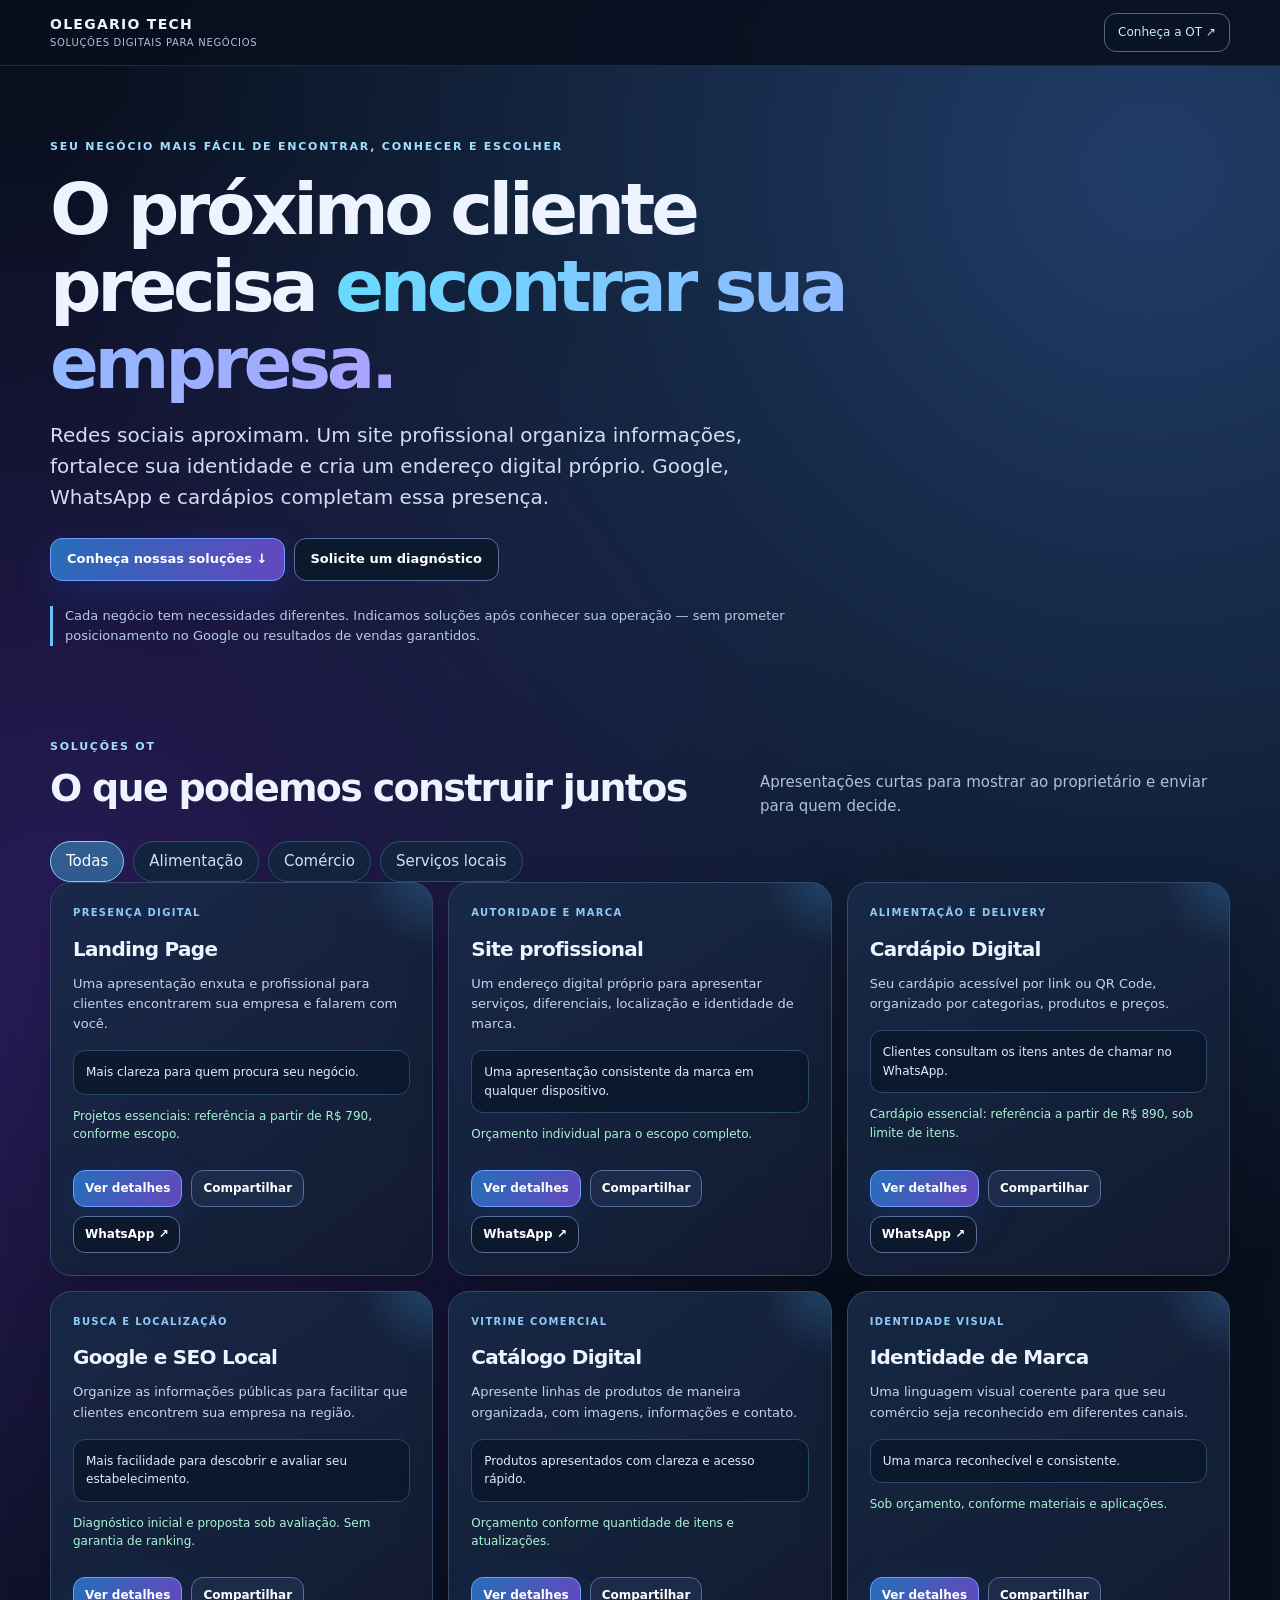
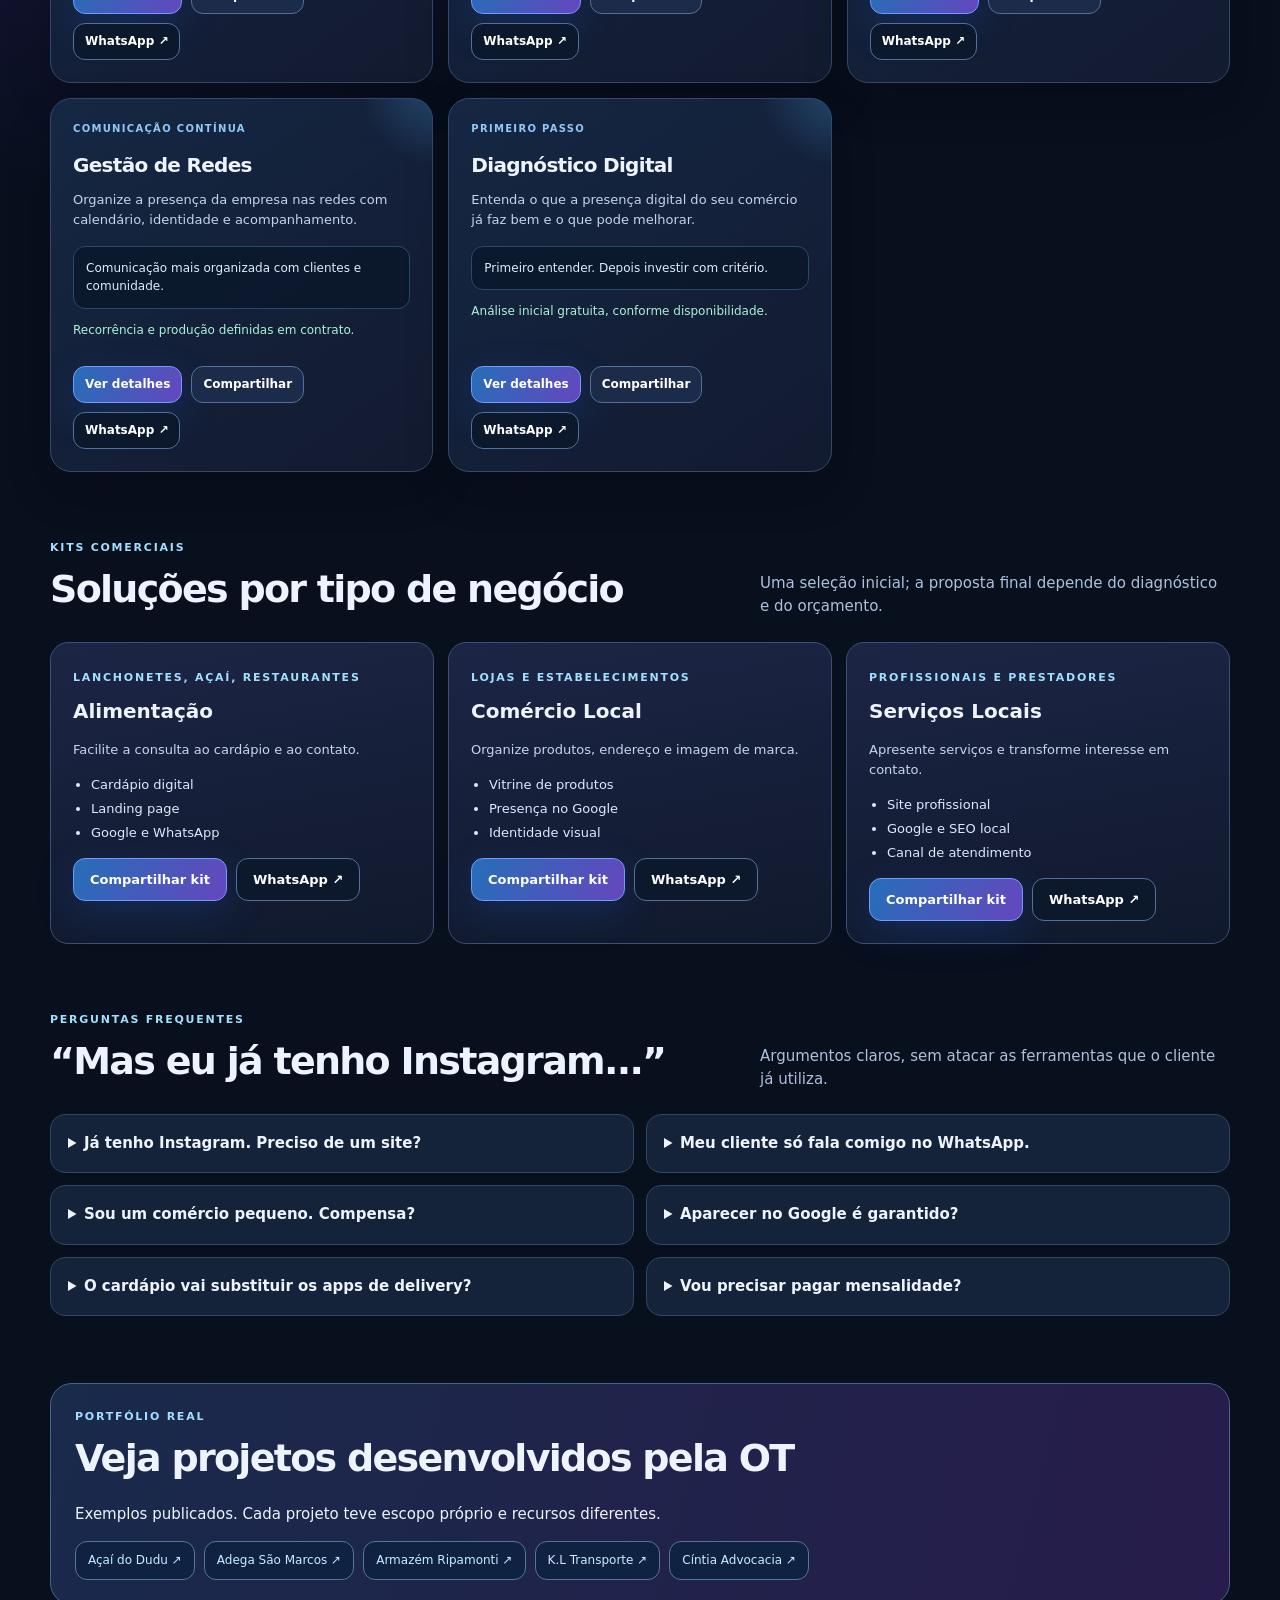
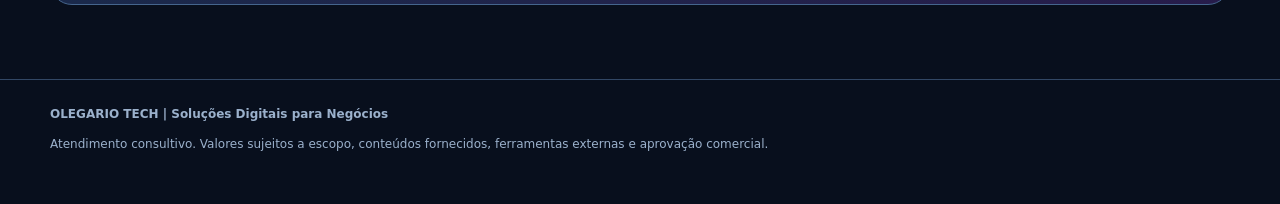
==== apresentacao-ot.html @ ac182681 "OT V1.4: vitrine premium de solucoes, FAQ e compartilhamento" ====
<!doctype html>
<html lang="pt-BR">
<head>
<meta charset="utf-8">
<meta name="viewport" content="width=device-width, initial-scale=1">
<meta name="theme-color" content="#0b1222">
<meta name="robots" content="noindex,follow">
<title>Soluções para negócios | OLEGARIO TECH</title>
<meta name="description" content="Sites, landing pages, cardápios digitais e presença no Google. Conheça soluções digitais para fortalecer seu negócio.">
<style>
:root{color-scheme:dark;--ink:#edf4ff;--muted:#adc1dc;--line:#334567;--bg:#080f1d;--surface:#15223b;--sky:#72d9fd;--violet:#a994ff}
*{box-sizing:border-box}html{scroll-behavior:smooth}body{margin:0;min-height:100vh;font:15px/1.55 system-ui,-apple-system,Segoe UI,Roboto,sans-serif;background:radial-gradient(circle at 90% 5%,#203d67 0,transparent 32%),radial-gradient(circle at 5% 28%,#281b58 0,transparent 31%),var(--bg);color:var(--ink)}
a{color:inherit}a:focus-visible,button:focus-visible{outline:3px solid var(--sky);outline-offset:3px}button{font:inherit;cursor:pointer}
.wrap{width:min(1180px,calc(100% - 36px));margin-inline:auto}.topbar{position:sticky;z-index:10;top:0;background:#08101ee8;backdrop-filter:blur(16px);border-bottom:1px solid #33456780}.topbar .wrap{display:flex;justify-content:space-between;align-items:center;gap:15px;padding-block:13px}.wordmark{font-size:14px;font-weight:900;letter-spacing:.09em}.wordmark small{display:block;color:var(--muted);font-size:10px;letter-spacing:.07em;font-weight:500}.toplink{font-size:12px;color:#c8eafe;text-decoration:none;border:1px solid #506887;padding:9px 13px;border-radius:12px}
.hero{padding:72px 0 52px;position:relative}.eyebrow{font-size:11px;letter-spacing:.16em;text-transform:uppercase;font-weight:850;color:#a2dfff}.hero h1{max-width:890px;font-weight:850;letter-spacing:-.06em;line-height:1.07;font-size:clamp(37px,6vw,72px);margin:16px 0 18px}.hero h1 em{font-style:normal;background:linear-gradient(110deg,#67dcff,#ada2ff);-webkit-background-clip:text;background-clip:text;color:transparent}.lead{max-width:710px;color:#d1deef;font-size:clamp(15px,2vw,20px);margin:0 0 25px}.heroactions,.actions,.filters{display:flex;gap:9px;flex-wrap:wrap}.button{display:inline-flex;align-items:center;justify-content:center;gap:8px;min-height:43px;padding:10px 16px;border:1px solid #546f99;background:#1c2b49;border-radius:12px;color:#fff;text-decoration:none;font-weight:750;font-size:13px}.button.primary{background:linear-gradient(115deg,#266eb8,#6547be);border-color:#739bff;box-shadow:0 12px 38px #1d5ed438}.button:hover{border-color:#9de3ff;transform:translateY(-1px)}.button:disabled{opacity:.55;cursor:not-allowed}.button.ghost{background:#0c192c}.note{font-size:12px;color:var(--muted)}.notice{border-left:3px solid #68c6f3;padding-left:12px;margin-top:25px;max-width:740px;color:#b7cbe4;font-size:13px}
.section{padding:27px 0 40px}.sectionhead{display:flex;justify-content:space-between;gap:18px;align-items:end;flex-wrap:wrap;margin:0 0 23px}.section h2{font-size:clamp(25px,3.4vw,38px);letter-spacing:-.045em;margin:4px 0 0}.sectionhead p{color:var(--muted);margin:0;max-width:470px}.filters button{background:#12243e;color:#cce1fa;border:1px solid #344d72;padding:8px 15px;border-radius:999px}.filters button[aria-pressed="true"]{background:#315d91;border-color:#89cfff;color:#fff}
.grid{display:grid;grid-template-columns:repeat(3,minmax(0,1fr));gap:15px}.svc{position:relative;border:1px solid #34496a;background:linear-gradient(145deg,#172b49dd,#131b31f0);border-radius:21px;padding:22px;box-shadow:0 18px 45px #0003;min-width:0;overflow:hidden;display:flex;flex-direction:column;gap:9px}.svc:before{content:"";position:absolute;width:160px;height:160px;border-radius:50%;right:-88px;top:-92px;background:radial-gradient(circle,#53b5ff45,transparent 70%);pointer-events:none}.svc:hover{border-color:#6ba7e9}.svc .tag{color:#90c8f7;font-size:10px;text-transform:uppercase;letter-spacing:.13em;font-weight:900}.svc h3{font-size:20px;margin:4px 0 0;letter-spacing:-.035em}.svc p{color:#c6d4ea;margin:0;font-size:13px}.svc .benefit{padding:12px;background:#091629bd;border:1px solid #29496a;border-radius:12px;font-size:12px;color:#e0ebff;margin-top:7px}.svc .price{font-size:12px;color:#a9f3d4;margin:3px 0 7px}.svc .actions{margin-top:auto;padding-top:10px}.svc .actions .button{min-height:37px;padding:8px 11px;font-size:12px}
.kits{display:grid;grid-template-columns:repeat(3,minmax(0,1fr));gap:14px}.kit{border:1px solid #3f4f73;border-radius:18px;background:linear-gradient(170deg,#1c2545,#10192c);padding:22px}.kit h3{margin:8px 0 10px;font-size:20px}.kit p{font-size:13px;color:#c5d6ed}.kit ul{padding-left:18px;line-height:1.85;font-size:13px;color:#e0e9fb}
.faq{display:grid;grid-template-columns:repeat(2,minmax(0,1fr));gap:12px}.faq details{padding:17px;border-radius:15px;background:#14223a;border:1px solid #304663}.faq summary{cursor:pointer;font-weight:750}.faq p{color:#bed0e8;font-size:13px;margin:12px 0 2px}
.caseband{border-radius:22px;border:1px solid #45658d;padding:24px;background:linear-gradient(105deg,#192a4b,#271c4b)}.caselinks{display:flex;gap:9px;flex-wrap:wrap;margin-top:14px}.caselinks a{color:#c9edff;border:1px solid #56759a;background:#102241;border-radius:12px;padding:9px 12px;text-decoration:none;font-size:12px}
footer{border-top:1px solid #324765;margin-top:34px;padding:25px 0 38px;color:#9bb1cc;font-size:12px}
dialog{border:1px solid #5c79a2;border-radius:23px;color:#edf5ff;background:#101d32;padding:0;width:min(610px,94vw);max-height:84dvh;box-shadow:0 25px 80px #000b}dialog::backdrop{background:#050d1acb;backdrop-filter:blur(4px)}.dialogbody{padding:24px}.dialogbody h2{font-size:clamp(24px,4vw,32px);letter-spacing:-.04em;margin:4px 0 10px}.dialogbody p,.dialogbody li{color:#cad9ec}.dialogbody .price{color:#9df0cc;font-weight:800}.dialogbody ul{padding-left:18px}.dialoghead{display:flex;justify-content:space-between;gap:12px;align-items:start}.close{border:1px solid #5d7696;color:#fff;background:#253852;border-radius:11px;padding:8px 12px}.dialogcta{display:flex;gap:9px;flex-wrap:wrap;margin-top:22px}.status{position:fixed;right:15px;bottom:15px;max-width:360px;padding:12px 16px;border-radius:12px;border:1px solid #7fcbf2;background:#1e3658;color:white;box-shadow:0 12px 35px #0008;z-index:99;display:none}.status[data-show="true"]{display:block}
@media(max-width:950px){.grid,.kits{grid-template-columns:repeat(2,minmax(0,1fr))}}@media(max-width:640px){.hero{padding:49px 0 25px}.grid,.kits,.faq{grid-template-columns:1fr}.svc{padding:18px}.toplink{font-size:11px;padding:7px 9px}.heroactions>.button{flex:1}.section{padding:20px 0 30px}.wrap{width:min(100% - 24px,1180px)}}
@media(prefers-reduced-motion:reduce){html{scroll-behavior:auto}.button:hover{transform:none}}
</style>
</head><body>
<header class="topbar"><div class="wrap"><div class="wordmark">OLEGARIO TECH<small>SOLUÇÕES DIGITAIS PARA NEGÓCIOS</small></div><a class="toplink" href="https://olegariotech.com.br/" target="_blank" rel="noopener">Conheça a OT ↗</a></div></header>
<main>
<section class="hero wrap">
<div class="eyebrow">Seu negócio mais fácil de encontrar, conhecer e escolher</div>
<h1>O próximo cliente precisa <em>encontrar sua empresa.</em></h1>
<p class="lead">Redes sociais aproximam. Um site profissional organiza informações, fortalece sua identidade e cria um endereço digital próprio. Google, WhatsApp e cardápios completam essa presença.</p>
<div class="heroactions"><a class="button primary" href="#solucoes">Conheça nossas soluções ↓</a><a class="button ghost" href="https://olegariotech.com.br/diagnostico-digital" target="_blank" rel="noopener">Solicite um diagnóstico</a></div>
<p class="notice">Cada negócio tem necessidades diferentes. Indicamos soluções após conhecer sua operação — sem prometer posicionamento no Google ou resultados de vendas garantidos.</p>
</section>
<section class="section wrap" id="solucoes"><div class="sectionhead"><div><div class="eyebrow">Soluções OT</div><h2>O que podemos construir juntos</h2></div><p>Apresentações curtas para mostrar ao proprietário e enviar para quem decide.</p></div>
<div class="filters" aria-label="Filtrar soluções"><button data-filter="todos" aria-pressed="true">Todas</button><button data-filter="alimentacao" aria-pressed="false">Alimentação</button><button data-filter="comercio" aria-pressed="false">Comércio</button><button data-filter="servicos" aria-pressed="false">Serviços locais</button></div>
<div id="cards" class="grid" aria-live="polite"></div>
</section>
<section class="section wrap" id="kits"><div class="sectionhead"><div><div class="eyebrow">Kits comerciais</div><h2>Soluções por tipo de negócio</h2></div><p>Uma seleção inicial; a proposta final depende do diagnóstico e do orçamento.</p></div><div id="kitcards" class="kits"></div></section>
<section class="section wrap" id="perguntas"><div class="sectionhead"><div><div class="eyebrow">Perguntas frequentes</div><h2>“Mas eu já tenho Instagram...”</h2></div><p>Argumentos claros, sem atacar as ferramentas que o cliente já utiliza.</p></div><div id="faqs" class="faq"></div></section>
<section class="section wrap"><div class="caseband"><div class="eyebrow">Portfólio real</div><h2>Veja projetos desenvolvidos pela OT</h2><p>Exemplos publicados. Cada projeto teve escopo próprio e recursos diferentes.</p><div class="caselinks"><a href="https://acaidodudu.com.br/" target="_blank" rel="noopener">Açaí do Dudu ↗</a><a href="https://adegasaomarcos.com.br/" target="_blank" rel="noopener">Adega São Marcos ↗</a><a href="https://armazemripamonti.com.br/" target="_blank" rel="noopener">Armazém Ripamonti ↗</a><a href="https://kltransporteexpress.com.br/" target="_blank" rel="noopener">K.L Transporte ↗</a><a href="https://cintiaalmeidaadvocacia.com.br/" target="_blank" rel="noopener">Cíntia Advocacia ↗</a></div></div></section>
</main>
<footer><div class="wrap"><strong>OLEGARIO TECH | Soluções Digitais para Negócios</strong><p>Atendimento consultivo. Valores sujeitos a escopo, conteúdos fornecidos, ferramentas externas e aprovação comercial.</p></div></footer>
<dialog id="detalhes" aria-labelledby="dtitle"><div class="dialogbody"><div class="dialoghead"><div><div class="eyebrow">Solução OT</div><h2 id="dtitle"></h2></div><button id="close" class="close" aria-label="Fechar apresentação">✕</button></div><p id="dintro"></p><h3>O que resolve</h3><p id="dsolve"></p><h3>O que entregamos</h3><ul id="dincludes"></ul><p class="price" id="dprice"></p><div class="dialogcta"><button id="dshare" class="button primary">Compartilhar</button><a id="dwhats" class="button ghost" target="_blank" rel="noopener">WhatsApp ↗</a><button id="dcopy" class="button">Copiar link</button></div></div></dialog>
<div id="status" class="status" role="status" aria-live="polite"></div>
<script>
'use strict';
const SERVICES=[
{id:'landing',tag:'Presença digital',title:'Landing Page',segments:['comercio','servicos','alimentacao'],intro:'Uma apresentação enxuta e profissional para clientes encontrarem sua empresa e falarem com você.',solve:'Sua empresa deixa de depender exclusivamente da bio das redes para reunir serviços, endereço, horários e contato.',includes:['Uma página responsiva com até cinco seções','WhatsApp e informações essenciais','SEO técnico básico e orientação de domínio'],benefit:'Mais clareza para quem procura seu negócio.',price:'Projetos essenciais: referência a partir de R$ 790, conforme escopo.',case:'https://armazemripamonti.com.br/'},
{id:'site',tag:'Autoridade e marca',title:'Site profissional',segments:['comercio','servicos','alimentacao'],intro:'Um endereço digital próprio para apresentar serviços, diferenciais, localização e identidade de marca.',solve:'Centraliza o que seu cliente precisa saber para avaliar sua empresa, além do Instagram e do Facebook.',includes:['Estrutura adaptada ao negócio','Páginas e conteúdo conforme projeto aprovado','Integração com WhatsApp e presença nas buscas'],benefit:'Uma apresentação consistente da marca em qualquer dispositivo.',price:'Orçamento individual para o escopo completo.',case:'https://cintiaalmeidaadvocacia.com.br/'},
{id:'cardapio',tag:'Alimentação e delivery',title:'Cardápio Digital',segments:['alimentacao'],intro:'Seu cardápio acessível por link ou QR Code, organizado por categorias, produtos e preços.',solve:'Facilita a consulta e reduz dúvidas repetidas no atendimento, com uma experiência clara pelo celular.',includes:['Categorias e produtos','Fotos, preços e descrições fornecidos pelo cliente','CTA para pedido ou atendimento em canal existente'],benefit:'Clientes consultam os itens antes de chamar no WhatsApp.',price:'Cardápio essencial: referência a partir de R$ 890, sob limite de itens.',case:'https://acaidodudu.com.br/cardapio'},
{id:'google',tag:'Busca e localização',title:'Google e SEO Local',segments:['comercio','servicos','alimentacao'],intro:'Organize as informações públicas para facilitar que clientes encontrem sua empresa na região.',solve:'Horário, localização, serviços, contato e avaliações precisam estar corretos e consistentes.',includes:['Diagnóstico da presença no Google','Organização de dados do Perfil da Empresa','Boas práticas de SEO local e indexação'],benefit:'Mais facilidade para descobrir e avaliar seu estabelecimento.',price:'Diagnóstico inicial e proposta sob avaliação. Sem garantia de ranking.',case:'https://kltransporteexpress.com.br/'},
{id:'catalogo',tag:'Vitrine comercial',title:'Catálogo Digital',segments:['comercio','alimentacao'],intro:'Apresente linhas de produtos de maneira organizada, com imagens, informações e contato.',solve:'Evita depender apenas de fotos espalhadas em conversas e publicações antigas.',includes:['Categorias de produtos e serviços','Links compartilháveis','WhatsApp de atendimento conforme operação'],benefit:'Produtos apresentados com clareza e acesso rápido.',price:'Orçamento conforme quantidade de itens e atualizações.',case:'https://armazemripamonti.com.br/'},
{id:'marca',tag:'Identidade visual',title:'Identidade de Marca',segments:['comercio','servicos','alimentacao'],intro:'Uma linguagem visual coerente para que seu comércio seja reconhecido em diferentes canais.',solve:'Ajuda a reduzir a aparência improvisada quando cada peça usa cores, fontes e mensagens diferentes.',includes:['Diagnóstico da identidade atual','Direção de paleta, tipografia e aplicações','Peças definidas no escopo aprovado'],benefit:'Uma marca reconhecível e consistente.',price:'Sob orçamento, conforme materiais e aplicações.',case:'https://acaidodudu.com.br/'},
{id:'redes',tag:'Comunicação contínua',title:'Gestão de Redes',segments:['comercio','servicos','alimentacao'],intro:'Organize a presença da empresa nas redes com calendário, identidade e acompanhamento.',solve:'Redes precisam ter conteúdo coerente, canal de contato e frequência viável para a operação.',includes:['Plano editorial conforme contrato','Peças e publicações acordadas','Relatório simplificado quando contratado'],benefit:'Comunicação mais organizada com clientes e comunidade.',price:'Recorrência e produção definidas em contrato.',case:''},
{id:'diagnostico',tag:'Primeiro passo',title:'Diagnóstico Digital',segments:['comercio','servicos','alimentacao'],intro:'Entenda o que a presença digital do seu comércio já faz bem e o que pode melhorar.',solve:'Evita contratar soluções sem verificar se elas realmente são prioritárias para o negócio.',includes:['Verificação de canais públicos existentes','Identificação de oportunidades','Recomendação consultiva inicial'],benefit:'Primeiro entender. Depois investir com critério.',price:'Análise inicial gratuita, conforme disponibilidade.',case:'https://olegariotech.com.br/diagnostico-digital'}
];
const KITS=[
{id:'alimentacao',title:'Alimentação',headline:'Lanchonetes, açaí, restaurantes',items:['Cardápio digital','Landing page','Google e WhatsApp'],text:'Facilite a consulta ao cardápio e ao contato.',ids:['cardapio','landing','google']},
{id:'comercio',title:'Comércio Local',headline:'Lojas e estabelecimentos',items:['Vitrine de produtos','Presença no Google','Identidade visual'],text:'Organize produtos, endereço e imagem de marca.',ids:['catalogo','google','marca']},
{id:'servicos',title:'Serviços Locais',headline:'Profissionais e prestadores',items:['Site profissional','Google e SEO local','Canal de atendimento'],text:'Apresente serviços e transforme interesse em contato.',ids:['site','google','landing']}
];
const FAQ=[
['Já tenho Instagram. Preciso de um site?','Instagram é importante para relacionamento e divulgação. Um site complementa as redes, reunindo serviços, informações e identidade em um endereço próprio. Cada canal cumpre uma função.'],
['Meu cliente só fala comigo no WhatsApp.','Ótimo! O site ou cardápio não precisa substituir o WhatsApp. Ele pode ajudar a pessoa a entender sua oferta antes de iniciar a conversa.'],
['Sou um comércio pequeno. Compensa?','Depende do objetivo e da capacidade de atendimento. Por isso começamos com um diagnóstico e soluções enxutas, sem empurrar um projeto maior do que o necessário.'],
['Aparecer no Google é garantido?','Não. Podemos melhorar informações, estrutura e boas práticas de SEO, mas nenhuma empresa séria pode prometer uma posição específica nas buscas.'],
['O cardápio vai substituir os apps de delivery?','Não necessariamente. Podemos usar o cardápio como vitrine e direcionar pedidos aos canais já utilizados pelo negócio. Uma operação própria exige escopo adicional.'],
['Vou precisar pagar mensalidade?','Mensalidade só faz sentido se houver serviços contínuos combinados. Escopo, periodicidade, domínio e custos de terceiros são informados previamente em contrato.']
];
const siteBase=new URL('./apresentacao-ot.html',location.href);
const byId=id=>SERVICES.find(x=>x.id===id),byKit=id=>KITS.find(x=>x.id===id);
const $=id=>document.getElementById(id);
function urlFor(kind,id){const u=new URL(siteBase.href);u.searchParams.set(kind,id);return u.href}
function esc(s){return String(s).replace(/[&<>"']/g,c=>({'&':'&amp;','<':'&lt;','>':'&gt;','"':'&quot;',"'":'&#39;'}[c]))}
function notify(txt){const el=$('status');el.textContent=txt;el.dataset.show='true';clearTimeout(notify.timer);notify.timer=setTimeout(()=>el.dataset.show='false',4500)}
function sharePayload(kind,id){const s=kind==='servico'?byId(id):byKit(id);if(!s)return null;return{title:'OLEGARIO TECH | '+s.title,text:kind==='servico'?s.intro:s.text,url:urlFor(kind,id)}}
function whatsappLink(p){return 'https://wa.me/?text='+encodeURIComponent(p.title+'\n'+p.text+'\n'+p.url)}
async function copyLink(p){try{await navigator.clipboard.writeText(p.url);notify('Link copiado. Pode enviar ao cliente.')}catch{window.prompt('Copie o link:',p.url)}}
async function share(kind,id){
 const p=sharePayload(kind,id);if(!p)return;
 if(navigator.share){try{await navigator.share(p);return}catch(e){if(e?.name==='AbortError')return}}
 await copyLink(p);
}
function renderCards(filter='todos'){
 const target=$('cards');
 const selected=SERVICES.filter(s=>filter==='todos'||s.segments.includes(filter));
 target.innerHTML=selected.map(s=>'<article class="svc"><span class="tag">'+esc(s.tag)+'</span><h3>'+esc(s.title)+'</h3><p>'+esc(s.intro)+'</p><div class="benefit">'+esc(s.benefit)+'</div><p class="price">'+esc(s.price)+'</p><div class="actions"><button class="button primary" data-open="'+s.id+'">Ver detalhes</button><button class="button" data-share="'+s.id+'">Compartilhar</button><a class="button ghost" href="'+esc(whatsappLink(sharePayload('servico',s.id)))+'" target="_blank" rel="noopener">WhatsApp ↗</a></div></article>').join('');
}
function renderKits(){
 $('kitcards').innerHTML=KITS.map(k=>'<article class="kit"><span class="eyebrow">'+esc(k.headline)+'</span><h3>'+esc(k.title)+'</h3><p>'+esc(k.text)+'</p><ul>'+k.items.map(x=>'<li>'+esc(x)+'</li>').join('')+'</ul><div class="actions"><button class="button primary" data-kit="'+k.id+'">Compartilhar kit</button><a class="button ghost" href="'+esc(whatsappLink(sharePayload('kit',k.id)))+'" target="_blank" rel="noopener">WhatsApp ↗</a></div></article>').join('');
}
function showDetails(id){
 const s=byId(id);if(!s)return;
 $('dtitle').textContent=s.title;$('dintro').textContent=s.intro;$('dsolve').textContent=s.solve;
 $('dincludes').replaceChildren(...s.includes.map(x=>{const li=document.createElement('li');li.textContent=x;return li}));
 $('dprice').textContent=s.price;
 $('dshare').onclick=()=>share('servico',id);
 $('dcopy').onclick=()=>copyLink(sharePayload('servico',id));
 $('dwhats').href=whatsappLink(sharePayload('servico',id));
 $('detalhes').showModal();
}
$('cards').addEventListener('click',e=>{const el=e.target.closest('[data-open],[data-share]');if(!el)return;if(el.dataset.open)showDetails(el.dataset.open);if(el.dataset.share)share('servico',el.dataset.share)});
$('kitcards').addEventListener('click',e=>{const el=e.target.closest('[data-kit]');if(el)share('kit',el.dataset.kit)});
document.querySelectorAll('[data-filter]').forEach(b=>b.addEventListener('click',()=>{document.querySelectorAll('[data-filter]').forEach(x=>x.setAttribute('aria-pressed',String(x===b)));renderCards(b.dataset.filter)}));
$('faqs').innerHTML=FAQ.map(([q,a])=>'<details><summary>'+esc(q)+'</summary><p>'+esc(a)+'</p></details>').join('');
$('close').addEventListener('click',()=>$('detalhes').close());
$('detalhes').addEventListener('click',e=>{if(e.target===$('detalhes'))$('detalhes').close()});
renderCards();renderKits();
const params=new URLSearchParams(location.search);
const selected=params.get('servico'),kit=params.get('kit');
if(selected&&byId(selected)){showDetails(selected);setTimeout(()=>$('detalhes').scrollIntoView({block:'center'}),50)}
if(kit&&byKit(kit)){document.getElementById('kits').scrollIntoView()}
</script>
</body></html>
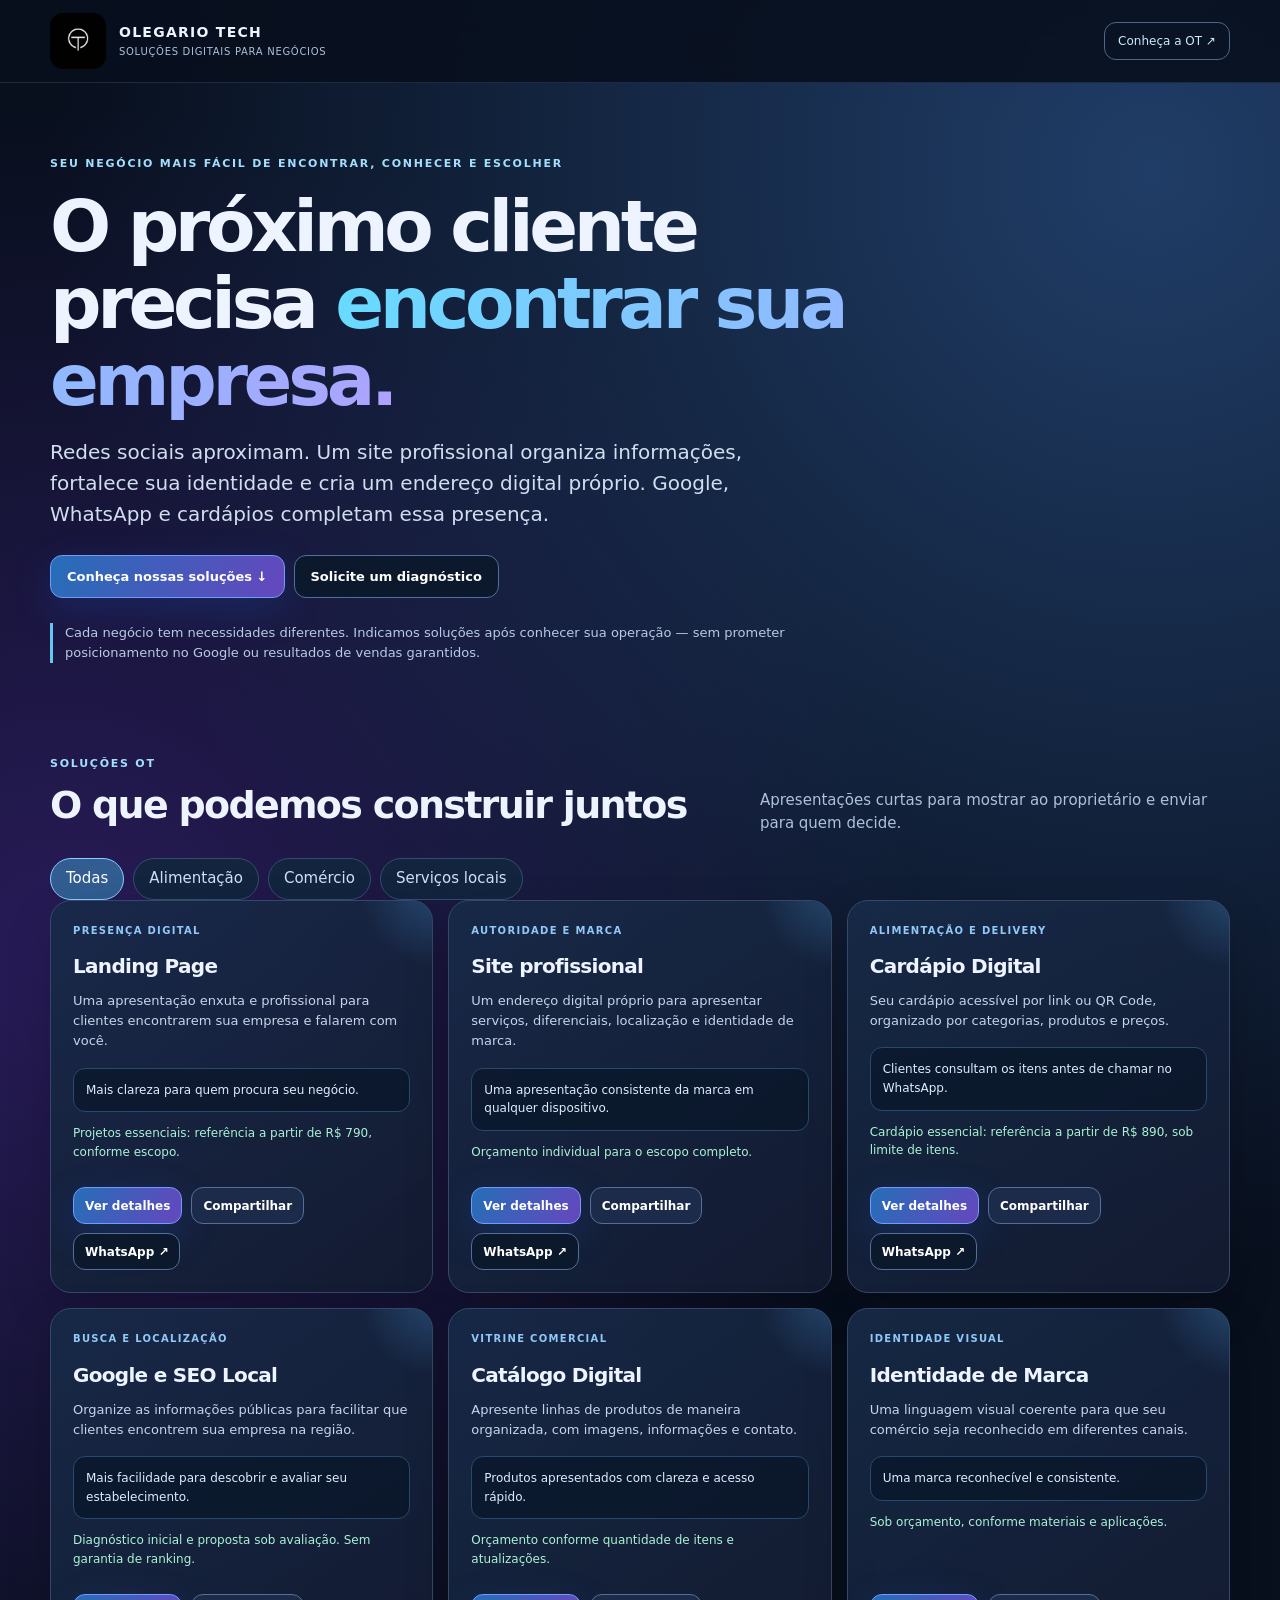
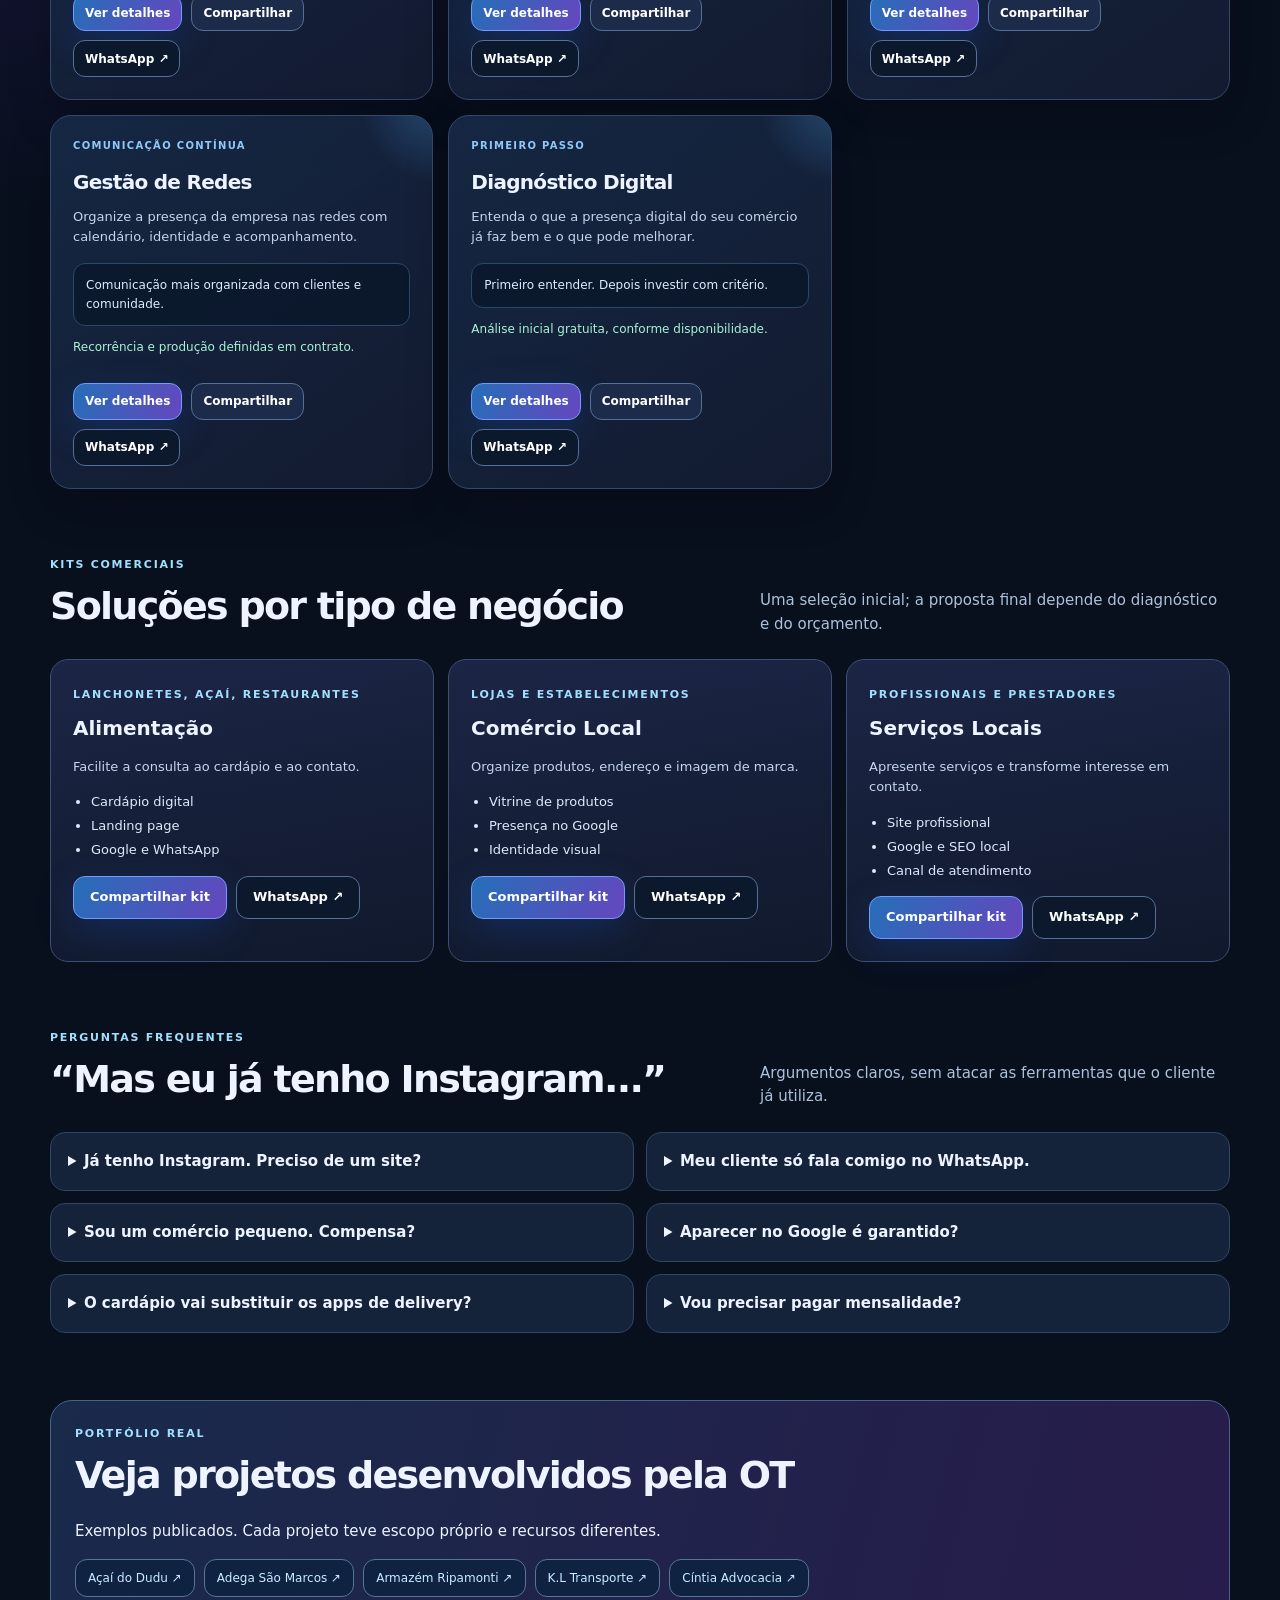
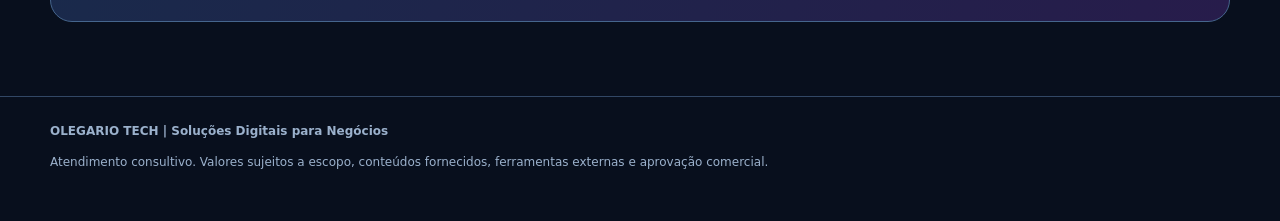
==== commit 015a1a70: "OT V1.4: logo oficial na vitrine e no card exportado" ====
--- a/apresentacao-ot.html
+++ b/apresentacao-ot.html
@@ -11,7 +11,7 @@
 :root{color-scheme:dark;--ink:#edf4ff;--muted:#adc1dc;--line:#334567;--bg:#080f1d;--surface:#15223b;--sky:#72d9fd;--violet:#a994ff}
 *{box-sizing:border-box}html{scroll-behavior:smooth}body{margin:0;min-height:100vh;font:15px/1.55 system-ui,-apple-system,Segoe UI,Roboto,sans-serif;background:radial-gradient(circle at 90% 5%,#203d67 0,transparent 32%),radial-gradient(circle at 5% 28%,#281b58 0,transparent 31%),var(--bg);color:var(--ink)}
 a{color:inherit}a:focus-visible,button:focus-visible{outline:3px solid var(--sky);outline-offset:3px}button{font:inherit;cursor:pointer}
-.wrap{width:min(1180px,calc(100% - 36px));margin-inline:auto}.topbar{position:sticky;z-index:10;top:0;background:#08101ee8;backdrop-filter:blur(16px);border-bottom:1px solid #33456780}.topbar .wrap{display:flex;justify-content:space-between;align-items:center;gap:15px;padding-block:13px}.wordmark{font-size:14px;font-weight:900;letter-spacing:.09em}.wordmark small{display:block;color:var(--muted);font-size:10px;letter-spacing:.07em;font-weight:500}.toplink{font-size:12px;color:#c8eafe;text-decoration:none;border:1px solid #506887;padding:9px 13px;border-radius:12px}
+.wrap{width:min(1180px,calc(100% - 36px));margin-inline:auto}.topbar{position:sticky;z-index:10;top:0;background:#08101ee8;backdrop-filter:blur(16px);border-bottom:1px solid #33456780}.topbar .wrap{display:flex;justify-content:space-between;align-items:center;gap:15px;padding-block:13px}.brandwrap{display:flex;align-items:center;gap:13px}.brandlogo{width:56px;height:56px;object-fit:cover;border-radius:13px;background:#000;flex-shrink:0}.wordmark{font-size:14px;font-weight:900;letter-spacing:.09em}.wordmark small{display:block;color:var(--muted);font-size:10px;letter-spacing:.07em;font-weight:500}.toplink{font-size:12px;color:#c8eafe;text-decoration:none;border:1px solid #506887;padding:9px 13px;border-radius:12px}
 .hero{padding:72px 0 52px;position:relative}.eyebrow{font-size:11px;letter-spacing:.16em;text-transform:uppercase;font-weight:850;color:#a2dfff}.hero h1{max-width:890px;font-weight:850;letter-spacing:-.06em;line-height:1.07;font-size:clamp(37px,6vw,72px);margin:16px 0 18px}.hero h1 em{font-style:normal;background:linear-gradient(110deg,#67dcff,#ada2ff);-webkit-background-clip:text;background-clip:text;color:transparent}.lead{max-width:710px;color:#d1deef;font-size:clamp(15px,2vw,20px);margin:0 0 25px}.heroactions,.actions,.filters{display:flex;gap:9px;flex-wrap:wrap}.button{display:inline-flex;align-items:center;justify-content:center;gap:8px;min-height:43px;padding:10px 16px;border:1px solid #546f99;background:#1c2b49;border-radius:12px;color:#fff;text-decoration:none;font-weight:750;font-size:13px}.button.primary{background:linear-gradient(115deg,#266eb8,#6547be);border-color:#739bff;box-shadow:0 12px 38px #1d5ed438}.button:hover{border-color:#9de3ff;transform:translateY(-1px)}.button:disabled{opacity:.55;cursor:not-allowed}.button.ghost{background:#0c192c}.note{font-size:12px;color:var(--muted)}.notice{border-left:3px solid #68c6f3;padding-left:12px;margin-top:25px;max-width:740px;color:#b7cbe4;font-size:13px}
 .section{padding:27px 0 40px}.sectionhead{display:flex;justify-content:space-between;gap:18px;align-items:end;flex-wrap:wrap;margin:0 0 23px}.section h2{font-size:clamp(25px,3.4vw,38px);letter-spacing:-.045em;margin:4px 0 0}.sectionhead p{color:var(--muted);margin:0;max-width:470px}.filters button{background:#12243e;color:#cce1fa;border:1px solid #344d72;padding:8px 15px;border-radius:999px}.filters button[aria-pressed="true"]{background:#315d91;border-color:#89cfff;color:#fff}
 .grid{display:grid;grid-template-columns:repeat(3,minmax(0,1fr));gap:15px}.svc{position:relative;border:1px solid #34496a;background:linear-gradient(145deg,#172b49dd,#131b31f0);border-radius:21px;padding:22px;box-shadow:0 18px 45px #0003;min-width:0;overflow:hidden;display:flex;flex-direction:column;gap:9px}.svc:before{content:"";position:absolute;width:160px;height:160px;border-radius:50%;right:-88px;top:-92px;background:radial-gradient(circle,#53b5ff45,transparent 70%);pointer-events:none}.svc:hover{border-color:#6ba7e9}.svc .tag{color:#90c8f7;font-size:10px;text-transform:uppercase;letter-spacing:.13em;font-weight:900}.svc h3{font-size:20px;margin:4px 0 0;letter-spacing:-.035em}.svc p{color:#c6d4ea;margin:0;font-size:13px}.svc .benefit{padding:12px;background:#091629bd;border:1px solid #29496a;border-radius:12px;font-size:12px;color:#e0ebff;margin-top:7px}.svc .price{font-size:12px;color:#a9f3d4;margin:3px 0 7px}.svc .actions{margin-top:auto;padding-top:10px}.svc .actions .button{min-height:37px;padding:8px 11px;font-size:12px}
@@ -24,7 +24,7 @@
 @media(prefers-reduced-motion:reduce){html{scroll-behavior:auto}.button:hover{transform:none}}
 </style>
 </head><body>
-<header class="topbar"><div class="wrap"><div class="wordmark">OLEGARIO TECH<small>SOLUÇÕES DIGITAIS PARA NEGÓCIOS</small></div><a class="toplink" href="https://olegariotech.com.br/" target="_blank" rel="noopener">Conheça a OT ↗</a></div></header>
+<header class="topbar"><div class="wrap"><div class="brandwrap"><img class="brandlogo" id="brandSymbol" alt="Símbolo oficial da Olegario Tech"><div class="wordmark">OLEGARIO TECH<small>SOLUÇÕES DIGITAIS PARA NEGÓCIOS</small></div></div><a class="toplink" href="https://olegariotech.com.br/" target="_blank" rel="noopener">Conheça a OT ↗</a></div></header>
 <main>
 <section class="hero wrap">
 <div class="eyebrow">Seu negócio mais fácil de encontrar, conhecer e escolher</div>
@@ -42,8 +42,9 @@
 <section class="section wrap"><div class="caseband"><div class="eyebrow">Portfólio real</div><h2>Veja projetos desenvolvidos pela OT</h2><p>Exemplos publicados. Cada projeto teve escopo próprio e recursos diferentes.</p><div class="caselinks"><a href="https://acaidodudu.com.br/" target="_blank" rel="noopener">Açaí do Dudu ↗</a><a href="https://adegasaomarcos.com.br/" target="_blank" rel="noopener">Adega São Marcos ↗</a><a href="https://armazemripamonti.com.br/" target="_blank" rel="noopener">Armazém Ripamonti ↗</a><a href="https://kltransporteexpress.com.br/" target="_blank" rel="noopener">K.L Transporte ↗</a><a href="https://cintiaalmeidaadvocacia.com.br/" target="_blank" rel="noopener">Cíntia Advocacia ↗</a></div></div></section>
 </main>
 <footer><div class="wrap"><strong>OLEGARIO TECH | Soluções Digitais para Negócios</strong><p>Atendimento consultivo. Valores sujeitos a escopo, conteúdos fornecidos, ferramentas externas e aprovação comercial.</p></div></footer>
-<dialog id="detalhes" aria-labelledby="dtitle"><div class="dialogbody"><div class="dialoghead"><div><div class="eyebrow">Solução OT</div><h2 id="dtitle"></h2></div><button id="close" class="close" aria-label="Fechar apresentação">✕</button></div><p id="dintro"></p><h3>O que resolve</h3><p id="dsolve"></p><h3>O que entregamos</h3><ul id="dincludes"></ul><p class="price" id="dprice"></p><div class="dialogcta"><button id="dshare" class="button primary">Compartilhar</button><a id="dwhats" class="button ghost" target="_blank" rel="noopener">WhatsApp ↗</a><button id="dcopy" class="button">Copiar link</button></div></div></dialog>
+<dialog id="detalhes" aria-labelledby="dtitle"><div class="dialogbody"><div class="dialoghead"><div><div class="eyebrow">Solução OT</div><h2 id="dtitle"></h2></div><button id="close" class="close" aria-label="Fechar apresentação">✕</button></div><p id="dintro"></p><h3>O que resolve</h3><p id="dsolve"></p><h3>O que entregamos</h3><ul id="dincludes"></ul><p class="price" id="dprice"></p><div class="dialogcta"><button id="dshare" class="button primary">Compartilhar</button><a id="dwhats" class="button ghost" target="_blank" rel="noopener">WhatsApp ↗</a><button id="dcopy" class="button">Copiar link</button><button id="dpng" class="button">Baixar card PNG</button><button id="dimage" class="button ghost">Compartilhar imagem</button></div></div></dialog>
 <div id="status" class="status" role="status" aria-live="polite"></div>
+<script src="ot-logo.js"></script><script src="card-export.js"></script>
 <script>
 'use strict';
 const SERVICES=[
@@ -72,7 +73,8 @@
 const siteBase=new URL('./apresentacao-ot.html',location.href);
 const byId=id=>SERVICES.find(x=>x.id===id),byKit=id=>KITS.find(x=>x.id===id);
 const $=id=>document.getElementById(id);
-function urlFor(kind,id){const u=new URL(siteBase.href);u.searchParams.set(kind,id);return u.href}
+$('brandSymbol').src=window.OTBrandLogo||'';
+function urlFor(kind,id){if(kind==='servico'&&byId(id))return new URL('./solucoes/'+id+'.html',siteBase).href;const u=new URL(siteBase.href);u.searchParams.set(kind,id);return u.href}
 function esc(s){return String(s).replace(/[&<>"']/g,c=>({'&':'&amp;','<':'&lt;','>':'&gt;','"':'&quot;',"'":'&#39;'}[c]))}
 function notify(txt){const el=$('status');el.textContent=txt;el.dataset.show='true';clearTimeout(notify.timer);notify.timer=setTimeout(()=>el.dataset.show='false',4500)}
 function sharePayload(kind,id){const s=kind==='servico'?byId(id):byKit(id);if(!s)return null;return{title:'OLEGARIO TECH | '+s.title,text:kind==='servico'?s.intro:s.text,url:urlFor(kind,id)}}
@@ -99,6 +101,8 @@
  $('dshare').onclick=()=>share('servico',id);
  $('dcopy').onclick=()=>copyLink(sharePayload('servico',id));
  $('dwhats').href=whatsappLink(sharePayload('servico',id));
+ $('dpng').onclick=async()=>{try{await window.OTCardExport.save(s);notify('Card PNG 9:16 gerado para download.')}catch(e){notify('Não foi possível gerar a imagem: '+e.message)}};
+ $('dimage').onclick=async()=>{try{const result=await window.OTCardExport.share(s);if(result==='downloaded')notify('Compartilhamento de imagem indisponível: card PNG baixado.')}catch(e){notify('Não foi possível compartilhar a imagem: '+e.message)}};
  $('detalhes').showModal();
 }
 $('cards').addEventListener('click',e=>{const el=e.target.closest('[data-open],[data-share]');if(!el)return;if(el.dataset.open)showDetails(el.dataset.open);if(el.dataset.share)share('servico',el.dataset.share)});
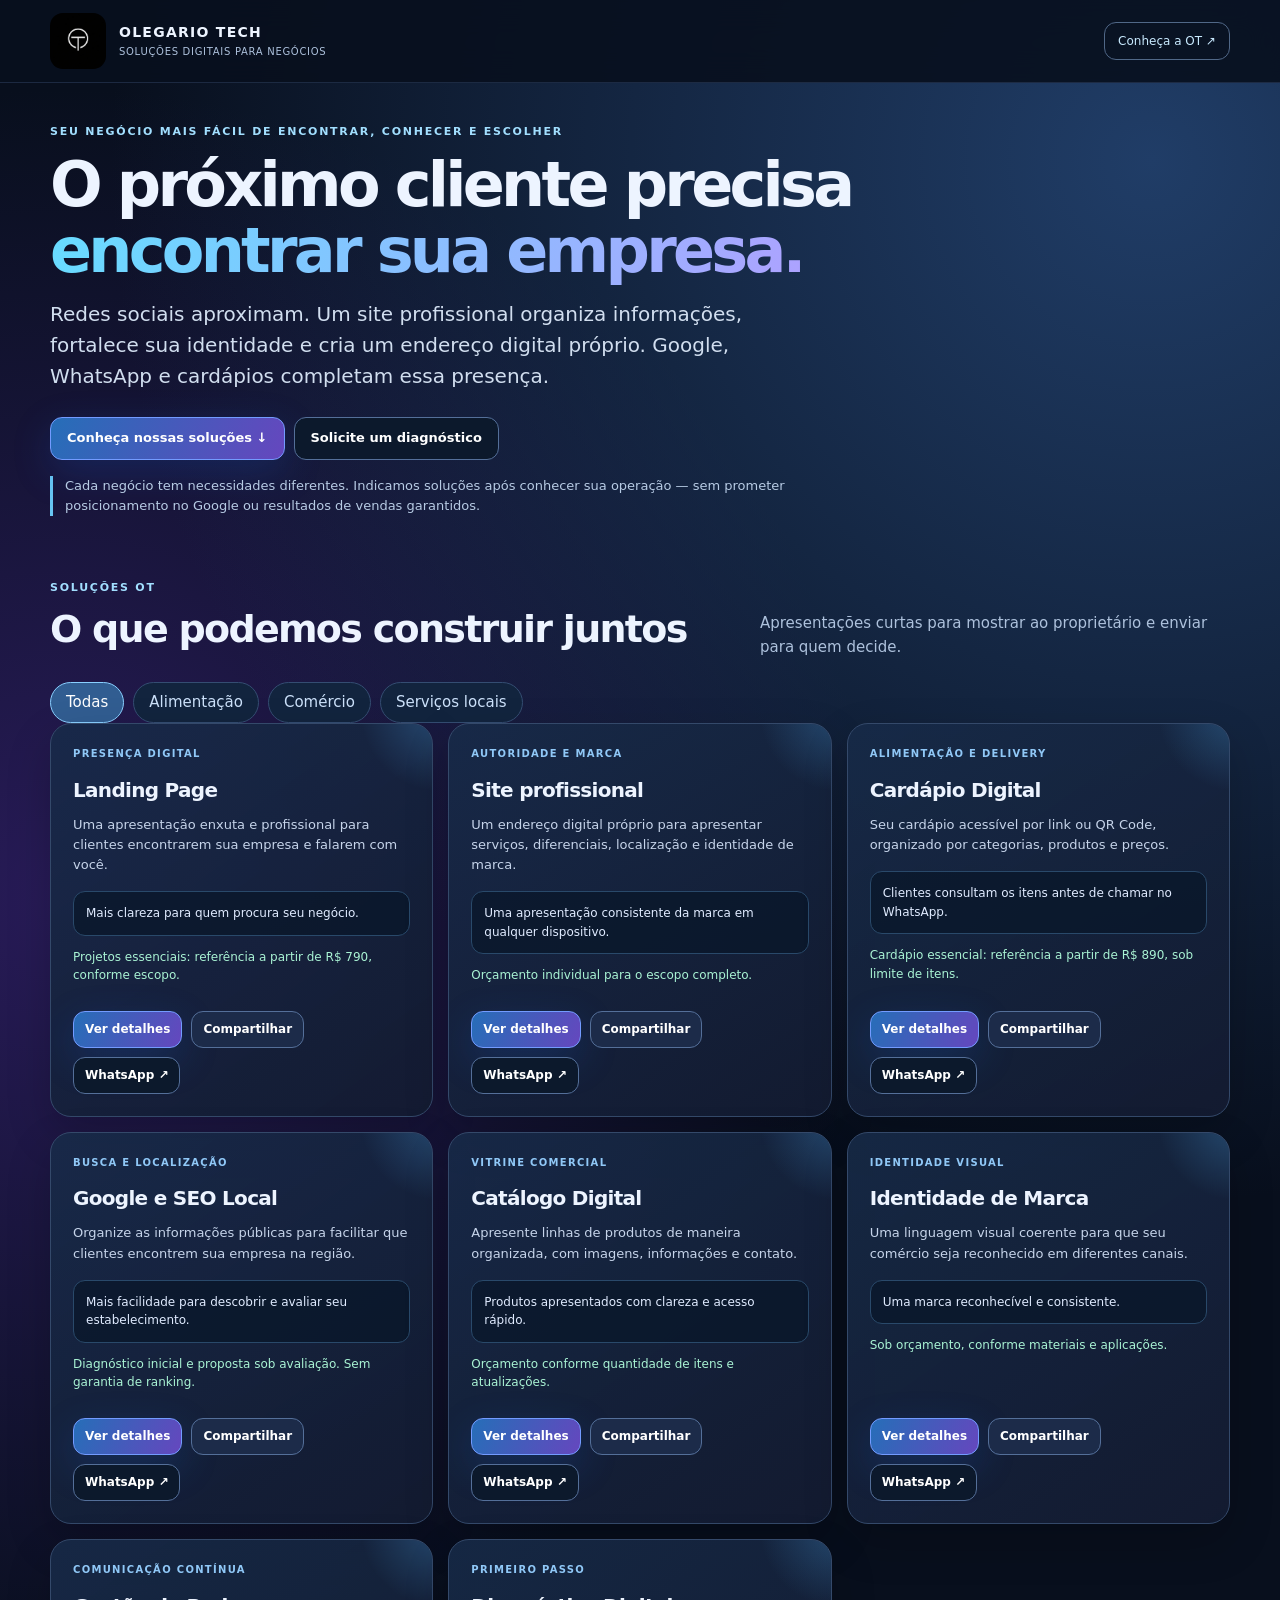
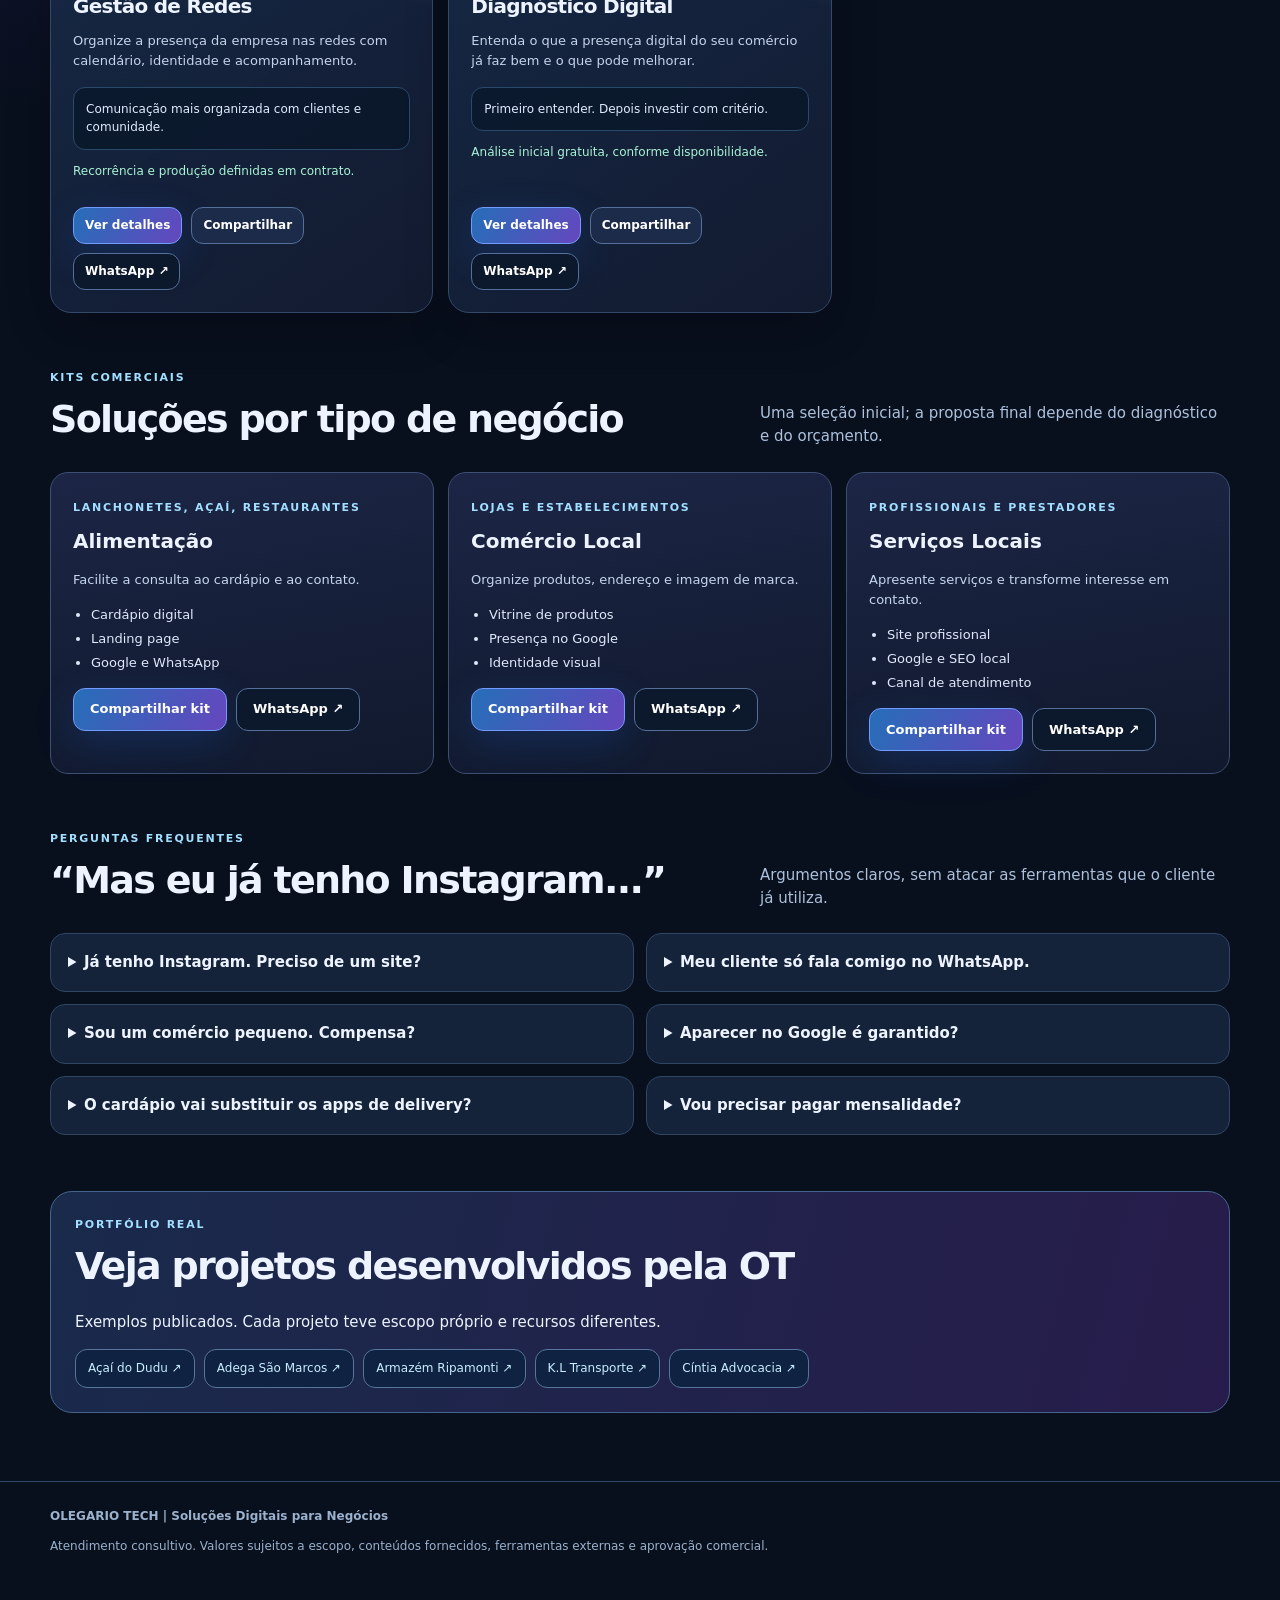
==== commit 1fbef286: "OT V1.4: compactar introducao premium para mostrar solucoes mais cedo" ====
--- a/apresentacao-ot.html
+++ b/apresentacao-ot.html
@@ -12,15 +12,15 @@
 *{box-sizing:border-box}html{scroll-behavior:smooth}body{margin:0;min-height:100vh;font:15px/1.55 system-ui,-apple-system,Segoe UI,Roboto,sans-serif;background:radial-gradient(circle at 90% 5%,#203d67 0,transparent 32%),radial-gradient(circle at 5% 28%,#281b58 0,transparent 31%),var(--bg);color:var(--ink)}
 a{color:inherit}a:focus-visible,button:focus-visible{outline:3px solid var(--sky);outline-offset:3px}button{font:inherit;cursor:pointer}
 .wrap{width:min(1180px,calc(100% - 36px));margin-inline:auto}.topbar{position:sticky;z-index:10;top:0;background:#08101ee8;backdrop-filter:blur(16px);border-bottom:1px solid #33456780}.topbar .wrap{display:flex;justify-content:space-between;align-items:center;gap:15px;padding-block:13px}.brandwrap{display:flex;align-items:center;gap:13px}.brandlogo{width:56px;height:56px;object-fit:cover;border-radius:13px;background:#000;flex-shrink:0}.wordmark{font-size:14px;font-weight:900;letter-spacing:.09em}.wordmark small{display:block;color:var(--muted);font-size:10px;letter-spacing:.07em;font-weight:500}.toplink{font-size:12px;color:#c8eafe;text-decoration:none;border:1px solid #506887;padding:9px 13px;border-radius:12px}
-.hero{padding:72px 0 52px;position:relative}.eyebrow{font-size:11px;letter-spacing:.16em;text-transform:uppercase;font-weight:850;color:#a2dfff}.hero h1{max-width:890px;font-weight:850;letter-spacing:-.06em;line-height:1.07;font-size:clamp(37px,6vw,72px);margin:16px 0 18px}.hero h1 em{font-style:normal;background:linear-gradient(110deg,#67dcff,#ada2ff);-webkit-background-clip:text;background-clip:text;color:transparent}.lead{max-width:710px;color:#d1deef;font-size:clamp(15px,2vw,20px);margin:0 0 25px}.heroactions,.actions,.filters{display:flex;gap:9px;flex-wrap:wrap}.button{display:inline-flex;align-items:center;justify-content:center;gap:8px;min-height:43px;padding:10px 16px;border:1px solid #546f99;background:#1c2b49;border-radius:12px;color:#fff;text-decoration:none;font-weight:750;font-size:13px}.button.primary{background:linear-gradient(115deg,#266eb8,#6547be);border-color:#739bff;box-shadow:0 12px 38px #1d5ed438}.button:hover{border-color:#9de3ff;transform:translateY(-1px)}.button:disabled{opacity:.55;cursor:not-allowed}.button.ghost{background:#0c192c}.note{font-size:12px;color:var(--muted)}.notice{border-left:3px solid #68c6f3;padding-left:12px;margin-top:25px;max-width:740px;color:#b7cbe4;font-size:13px}
-.section{padding:27px 0 40px}.sectionhead{display:flex;justify-content:space-between;gap:18px;align-items:end;flex-wrap:wrap;margin:0 0 23px}.section h2{font-size:clamp(25px,3.4vw,38px);letter-spacing:-.045em;margin:4px 0 0}.sectionhead p{color:var(--muted);margin:0;max-width:470px}.filters button{background:#12243e;color:#cce1fa;border:1px solid #344d72;padding:8px 15px;border-radius:999px}.filters button[aria-pressed="true"]{background:#315d91;border-color:#89cfff;color:#fff}
+.hero{padding:40px 0 28px;position:relative}.eyebrow{font-size:11px;letter-spacing:.16em;text-transform:uppercase;font-weight:850;color:#a2dfff}.hero h1{max-width:890px;font-weight:850;letter-spacing:-.06em;line-height:1.07;font-size:clamp(35px,5.4vw,62px);margin:12px 0 14px}.hero h1 em{font-style:normal;background:linear-gradient(110deg,#67dcff,#ada2ff);-webkit-background-clip:text;background-clip:text;color:transparent}.lead{max-width:710px;color:#d1deef;font-size:clamp(15px,2vw,20px);margin:0 0 25px}.heroactions,.actions,.filters{display:flex;gap:9px;flex-wrap:wrap}.button{display:inline-flex;align-items:center;justify-content:center;gap:8px;min-height:43px;padding:10px 16px;border:1px solid #546f99;background:#1c2b49;border-radius:12px;color:#fff;text-decoration:none;font-weight:750;font-size:13px}.button.primary{background:linear-gradient(115deg,#266eb8,#6547be);border-color:#739bff;box-shadow:0 12px 38px #1d5ed438}.button:hover{border-color:#9de3ff;transform:translateY(-1px)}.button:disabled{opacity:.55;cursor:not-allowed}.button.ghost{background:#0c192c}.note{font-size:12px;color:var(--muted)}.notice{border-left:3px solid #68c6f3;padding-left:12px;margin-top:16px;max-width:740px;color:#b7cbe4;font-size:13px}
+.section{padding:22px 0 34px}.sectionhead{display:flex;justify-content:space-between;gap:18px;align-items:end;flex-wrap:wrap;margin:0 0 23px}.section h2{font-size:clamp(25px,3.4vw,38px);letter-spacing:-.045em;margin:4px 0 0}.sectionhead p{color:var(--muted);margin:0;max-width:470px}.filters button{background:#12243e;color:#cce1fa;border:1px solid #344d72;padding:8px 15px;border-radius:999px}.filters button[aria-pressed="true"]{background:#315d91;border-color:#89cfff;color:#fff}
 .grid{display:grid;grid-template-columns:repeat(3,minmax(0,1fr));gap:15px}.svc{position:relative;border:1px solid #34496a;background:linear-gradient(145deg,#172b49dd,#131b31f0);border-radius:21px;padding:22px;box-shadow:0 18px 45px #0003;min-width:0;overflow:hidden;display:flex;flex-direction:column;gap:9px}.svc:before{content:"";position:absolute;width:160px;height:160px;border-radius:50%;right:-88px;top:-92px;background:radial-gradient(circle,#53b5ff45,transparent 70%);pointer-events:none}.svc:hover{border-color:#6ba7e9}.svc .tag{color:#90c8f7;font-size:10px;text-transform:uppercase;letter-spacing:.13em;font-weight:900}.svc h3{font-size:20px;margin:4px 0 0;letter-spacing:-.035em}.svc p{color:#c6d4ea;margin:0;font-size:13px}.svc .benefit{padding:12px;background:#091629bd;border:1px solid #29496a;border-radius:12px;font-size:12px;color:#e0ebff;margin-top:7px}.svc .price{font-size:12px;color:#a9f3d4;margin:3px 0 7px}.svc .actions{margin-top:auto;padding-top:10px}.svc .actions .button{min-height:37px;padding:8px 11px;font-size:12px}
 .kits{display:grid;grid-template-columns:repeat(3,minmax(0,1fr));gap:14px}.kit{border:1px solid #3f4f73;border-radius:18px;background:linear-gradient(170deg,#1c2545,#10192c);padding:22px}.kit h3{margin:8px 0 10px;font-size:20px}.kit p{font-size:13px;color:#c5d6ed}.kit ul{padding-left:18px;line-height:1.85;font-size:13px;color:#e0e9fb}
 .faq{display:grid;grid-template-columns:repeat(2,minmax(0,1fr));gap:12px}.faq details{padding:17px;border-radius:15px;background:#14223a;border:1px solid #304663}.faq summary{cursor:pointer;font-weight:750}.faq p{color:#bed0e8;font-size:13px;margin:12px 0 2px}
 .caseband{border-radius:22px;border:1px solid #45658d;padding:24px;background:linear-gradient(105deg,#192a4b,#271c4b)}.caselinks{display:flex;gap:9px;flex-wrap:wrap;margin-top:14px}.caselinks a{color:#c9edff;border:1px solid #56759a;background:#102241;border-radius:12px;padding:9px 12px;text-decoration:none;font-size:12px}
 footer{border-top:1px solid #324765;margin-top:34px;padding:25px 0 38px;color:#9bb1cc;font-size:12px}
 dialog{border:1px solid #5c79a2;border-radius:23px;color:#edf5ff;background:#101d32;padding:0;width:min(610px,94vw);max-height:84dvh;box-shadow:0 25px 80px #000b}dialog::backdrop{background:#050d1acb;backdrop-filter:blur(4px)}.dialogbody{padding:24px}.dialogbody h2{font-size:clamp(24px,4vw,32px);letter-spacing:-.04em;margin:4px 0 10px}.dialogbody p,.dialogbody li{color:#cad9ec}.dialogbody .price{color:#9df0cc;font-weight:800}.dialogbody ul{padding-left:18px}.dialoghead{display:flex;justify-content:space-between;gap:12px;align-items:start}.close{border:1px solid #5d7696;color:#fff;background:#253852;border-radius:11px;padding:8px 12px}.dialogcta{display:flex;gap:9px;flex-wrap:wrap;margin-top:22px}.status{position:fixed;right:15px;bottom:15px;max-width:360px;padding:12px 16px;border-radius:12px;border:1px solid #7fcbf2;background:#1e3658;color:white;box-shadow:0 12px 35px #0008;z-index:99;display:none}.status[data-show="true"]{display:block}
-@media(max-width:950px){.grid,.kits{grid-template-columns:repeat(2,minmax(0,1fr))}}@media(max-width:640px){.hero{padding:49px 0 25px}.grid,.kits,.faq{grid-template-columns:1fr}.svc{padding:18px}.toplink{font-size:11px;padding:7px 9px}.heroactions>.button{flex:1}.section{padding:20px 0 30px}.wrap{width:min(100% - 24px,1180px)}}
+@media(max-width:950px){.grid,.kits{grid-template-columns:repeat(2,minmax(0,1fr))}}@media(max-width:640px){.hero{padding:30px 0 13px}.grid,.kits,.faq{grid-template-columns:1fr}.svc{padding:18px}.toplink{font-size:11px;padding:7px 9px}.heroactions>.button{flex:1}.section{padding:20px 0 30px}.wrap{width:min(100% - 24px,1180px)}}
 @media(prefers-reduced-motion:reduce){html{scroll-behavior:auto}.button:hover{transform:none}}
 </style>
 </head><body>
@@ -102,7 +102,19 @@
  $('dcopy').onclick=()=>copyLink(sharePayload('servico',id));
  $('dwhats').href=whatsappLink(sharePayload('servico',id));
  $('dpng').onclick=async()=>{try{await window.OTCardExport.save(s);notify('Card PNG 9:16 gerado para download.')}catch(e){notify('Não foi possível gerar a imagem: '+e.message)}};
- $('dimage').onclick=async()=>{try{const result=await window.OTCardExport.share(s);if(result==='downloaded')notify('Compartilhamento de imagem indisponível: card PNG baixado.')}catch(e){notify('Não foi possível compartilhar a imagem: '+e.message)}};
+ // Pré-geração antes do toque preserva a ativação exigida pela Web Share API.
+ const imgBtn=$('dimage');imgBtn.disabled=true;imgBtn.textContent='Preparando imagem...';
+ imgBtn.dataset.service=id;let readyFile=null;
+ window.OTCardExport.create(s).then(file=>{
+  if(imgBtn.dataset.service!==id)return;
+  readyFile=file;imgBtn.disabled=false;imgBtn.textContent='Compartilhar imagem';
+ }).catch(e=>{if(imgBtn.dataset.service===id){imgBtn.textContent='Imagem indisponível';notify('Não foi possível preparar a imagem: '+e.message)}});
+ imgBtn.onclick=()=>{
+  if(!readyFile)return;
+  window.OTCardExport.shareReady(readyFile,s).then(result=>{
+   if(result==='downloaded')notify('Compartilhamento de imagem indisponível: card PNG baixado.');
+  }).catch(e=>notify('Não foi possível compartilhar a imagem: '+e.message));
+ };
  $('detalhes').showModal();
 }
 $('cards').addEventListener('click',e=>{const el=e.target.closest('[data-open],[data-share]');if(!el)return;if(el.dataset.open)showDetails(el.dataset.open);if(el.dataset.share)share('servico',el.dataset.share)});
